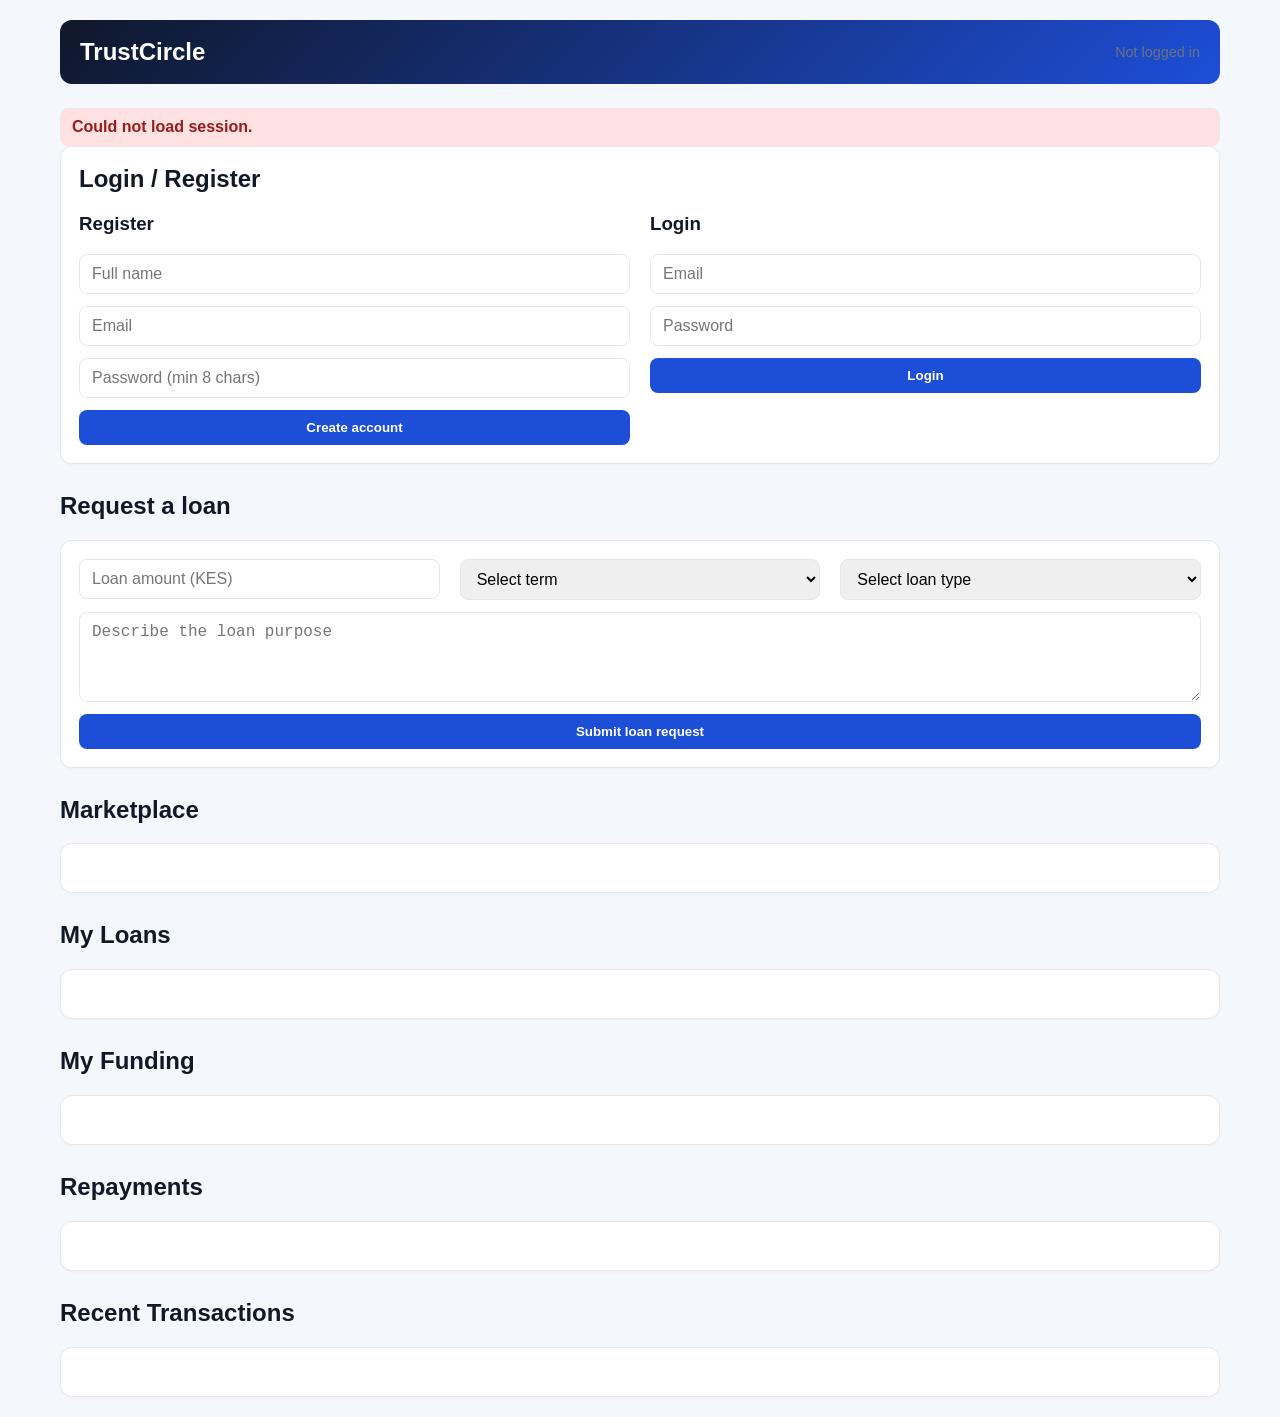
==== templates/index.html @ d84c7f35 "Initial commit" ====
<!DOCTYPE html>
<html lang="en">
  <head>
    <meta charset="UTF-8" />
    <meta name="viewport" content="width=device-width, initial-scale=1.0" />
    <title>TrustCircle</title>
    <style>
      :root {
        --bg: #f4f7fb;
        --card: #ffffff;
        --primary: #1d4ed8;
        --primary-soft: #dbeafe;
        --success: #16a34a;
        --danger: #dc2626;
        --warning: #f59e0b;
        --text: #111827;
        --muted: #6b7280;
        --border: #e5e7eb;
      }

      * {
        box-sizing: border-box;
      }

      body {
        margin: 0;
        font-family: Arial, sans-serif;
        background: var(--bg);
        color: var(--text);
      }

      .container {
        max-width: 1200px;
        margin: 0 auto;
        padding: 20px;
      }

      header {
        background: linear-gradient(135deg, #0f172a, #1d4ed8);
        color: white;
        padding: 18px 20px;
        border-radius: 12px;
        margin-bottom: 24px;
      }

      nav {
        display: flex;
        justify-content: space-between;
        align-items: center;
        gap: 16px;
      }

      .brand {
        font-size: 1.5rem;
        font-weight: bold;
      }

      .nav-actions {
        display: flex;
        gap: 12px;
        align-items: center;
      }

      .btn {
        padding: 10px 14px;
        border: none;
        border-radius: 8px;
        cursor: pointer;
        font-weight: 600;
        transition: 0.2s ease;
      }

      .btn:hover {
        opacity: 0.96;
      }

      .btn-primary {
        background: var(--primary);
        color: white;
      }

      .btn-success {
        background: var(--success);
        color: white;
      }

      .btn-danger {
        background: var(--danger);
        color: white;
      }

      .btn-secondary {
        background: #e5e7eb;
        color: var(--text);
      }

      .grid {
        display: grid;
        grid-template-columns: repeat(auto-fit, minmax(280px, 1fr));
        gap: 20px;
      }

      .card {
        background: var(--card);
        border: 1px solid var(--border);
        border-radius: 12px;
        padding: 18px;
        box-shadow: 0 1px 3px rgba(0, 0, 0, 0.04);
      }

      h2,
      h3 {
        margin-top: 0;
      }

      .auth-grid {
        display: grid;
        grid-template-columns: repeat(auto-fit, minmax(280px, 1fr));
        gap: 20px;
      }

      form {
        display: flex;
        flex-direction: column;
        gap: 12px;
      }

      input,
      select,
      textarea {
        width: 100%;
        padding: 10px 12px;
        border: 1px solid var(--border);
        border-radius: 8px;
        font-size: 1rem;
      }

      textarea {
        min-height: 90px;
        resize: vertical;
      }

      .meta {
        color: var(--muted);
        font-size: 0.9rem;
      }

      .status {
        margin-top: 12px;
        border-radius: 8px;
        padding: 10px 12px;
        display: none;
        font-weight: 600;
      }

      .status.success {
        background: #dcfce7;
        color: #166534;
        display: block;
      }

      .status.error {
        background: #fee2e2;
        color: #991b1b;
        display: block;
      }

      .wallet-box {
        background: linear-gradient(135deg, #eff6ff, #e0f2fe);
        border: 1px solid #bfdbfe;
        border-radius: 12px;
        padding: 18px;
      }

      .balance {
        font-size: 2rem;
        margin: 10px 0;
        font-weight: bold;
      }

      .loan-list,
      .funding-list,
      .repayment-list,
      .transaction-list {
        display: flex;
        flex-direction: column;
        gap: 12px;
        margin-top: 12px;
      }

      .loan-item,
      .funding-item,
      .repayment-item,
      .transaction-item {
        border: 1px solid var(--border);
        background: #fff;
        border-radius: 10px;
        padding: 12px;
      }

      .row {
        display: flex;
        justify-content: space-between;
        align-items: center;
        gap: 10px;
        flex-wrap: wrap;
      }

      .badge {
        display: inline-flex;
        align-items: center;
        padding: 4px 8px;
        border-radius: 999px;
        font-size: 0.75rem;
        font-weight: bold;
        background: #e0f2fe;
        color: #075985;
      }

      .badge.pending,
      .badge.funding {
        background: #fef3c7;
        color: #92400e;
      }

      .badge.funded,
      .badge.disbursed {
        background: #dcfce7;
        color: #166534;
      }

      .badge.overdue {
        background: #fee2e2;
        color: #991b1b;
      }

      .badge.paid,
      .badge.completed {
        background: #e0e7ff;
        color: #3730a3;
      }

      .section {
        margin-top: 28px;
      }

      .hidden {
        display: none !important;
      }
    </style>
  </head>
  <body>
    <div class="container">
      <header>
        <nav>
          <div class="brand">TrustCircle</div>
          <div class="nav-actions">
            <span id="userInfo" class="meta">Not logged in</span>
            <button id="logoutBtn" class="btn btn-secondary hidden">Logout</button>
          </div>
        </nav>
      </header>

      <div id="messageBox" class="status"></div>

      <section class="auth-grid">
        <div id="authCard" class="card">
          <h2>Login / Register</h2>
          <div class="grid">
            <div>
              <h3>Register</h3>
              <form id="registerForm">
                <input name="full_name" placeholder="Full name" required />
                <input name="email" type="email" placeholder="Email" required />
                <input name="password" type="password" placeholder="Password (min 8 chars)" required />
                <button class="btn btn-primary" type="submit">Create account</button>
              </form>
            </div>

            <div>
              <h3>Login</h3>
              <form id="loginForm">
                <input name="email" type="email" placeholder="Email" required />
                <input name="password" type="password" placeholder="Password" required />
                <button class="btn btn-primary" type="submit">Login</button>
              </form>
            </div>
          </div>
        </div>

        <div id="dashboardCard" class="card hidden">
          <h2>Wallet</h2>
          <div class="wallet-box">
            <div class="meta">Available balance</div>
            <div id="walletBalance" class="balance">KES 0</div>
            <div class="row">
              <form id="depositForm" style="display: inline-flex; flex-direction: row; gap: 8px;">
                <input id="depositAmount" type="number" min="1" step="0.01" placeholder="KES amount" required />
                <button class="btn btn-success" type="submit">Deposit</button>
              </form>
              <form id="withdrawForm" style="display: inline-flex; flex-direction: row; gap: 8px;">
                <input id="withdrawAmount" type="number" min="1" step="0.01" placeholder="KES amount" required />
                <button class="btn btn-danger" type="submit">Withdraw</button>
              </form>
            </div>
          </div>
        </div>
      </section>

      <section class="section">
        <h2>Request a loan</h2>
        <div class="card">
          <form id="loanForm">
            <div class="grid">
              <div>
                <input name="amount" type="number" min="1000" max="100000" step="100" placeholder="Loan amount (KES)" required />
              </div>
              <div>
                <select name="term" required>
                  <option value="">Select term</option>
                  <option value="1">1 month</option>
                  <option value="2">2 months</option>
                  <option value="3">3 months</option>
                  <option value="6">6 months</option>
                </select>
              </div>
              <div>
                <select name="type" required>
                  <option value="">Select loan type</option>
                  <option value="Personal">Personal</option>
                  <option value="Business">Business</option>
                  <option value="School fees">School fees</option>
                  <option value="Emergency">Emergency</option>
                </select>
              </div>
            </div>
            <textarea name="description" placeholder="Describe the loan purpose"></textarea>
            <button class="btn btn-primary" type="submit">Submit loan request</button>
          </form>
        </div>
      </section>

      <section class="section">
        <h2>Marketplace</h2>
        <div class="card">
          <div id="loanList" class="loan-list"></div>
        </div>
      </section>

      <section class="section">
        <h2>My Loans</h2>
        <div class="card">
          <div id="myLoansList" class="loan-list"></div>
        </div>
      </section>

      <section class="section">
        <h2>My Funding</h2>
        <div class="card">
          <div id="myFundingList" class="funding-list"></div>
        </div>
      </section>

      <section class="section">
        <h2>Repayments</h2>
        <div class="card">
          <div id="repaymentList" class="repayment-list"></div>
        </div>
      </section>

      <section class="section">
        <h2>Recent Transactions</h2>
        <div class="card">
          <div id="transactionList" class="transaction-list"></div>
        </div>
      </section>
    </div>

    <script>
      const appState = {
        isLoggedIn: false,
        user: null
      };

      const messageBox = document.getElementById("messageBox");
      const authCard = document.getElementById("authCard");
      const dashboardCard = document.getElementById("dashboardCard");
      const userInfo = document.getElementById("userInfo");
      const logoutBtn = document.getElementById("logoutBtn");

      function showMessage(msg, type = "success") {
        messageBox.textContent = msg;
        messageBox.className = `status ${type}`;
      }

      async function fetchJson(url, options = {}) {
        const response = await fetch(url, {
          headers: {
            "Content-Type": "application/json"
          },
          ...options
        });

        const contentType = response.headers.get("Content-Type") || "";
        let data = {};
        if (contentType.includes("application/json")) {
          data = await response.json();
        } else {
          data = { message: await response.text() };
        }

        if (!response.ok) {
          throw new Error(data.error || data.message || "Request failed");
        }

        return data;
      }

      function formatCurrency(value) {
        const num = Number(value || 0);
        return `KES ${num.toLocaleString(undefined, { maximumFractionDigits: 2 })}`;
      }

      function renderWallet(balance) {
        const walletBalance = document.getElementById("walletBalance");
        walletBalance.textContent = formatCurrency(balance);
      }

      function renderUserState() {
        const isLoggedIn = appState.isLoggedIn && !!appState.user;

        userInfo.textContent = isLoggedIn
          ? `${appState.user.full_name} (${appState.user.trust_score})`
          : "Not logged in";

        authCard.classList.toggle("hidden", isLoggedIn);
        dashboardCard.classList.toggle("hidden", !isLoggedIn);
        logoutBtn.classList.toggle("hidden", !isLoggedIn);
      }

      async function checkLogin() {
        try {
          const data = await fetchJson("/api/me");
          appState.isLoggedIn = !!data.logged_in;
          appState.user = data.user || null;
          renderUserState();
          if (appState.isLoggedIn) {
            await Promise.all([
              loadWallet(),
              loadLoans(),
              loadMyLoans(),
              loadMyFunding(),
              loadRepayments(),
              loadTransactions()
            ]);
          } else {
            document.getElementById("loanList").innerHTML = "";
            document.getElementById("myLoansList").innerHTML = "";
            document.getElementById("myFundingList").innerHTML = "";
            document.getElementById("repaymentList").innerHTML = "";
            document.getElementById("transactionList").innerHTML = "";
          }
        } catch (error) {
          showMessage("Could not load session.", "error");
        }
      }

      async function loadWallet() {
        const data = await fetchJson("/api/wallet");
        renderWallet(data.balance);
      }

      async function loadLoans() {
        const data = await fetchJson("/api/loans");
        const container = document.getElementById("loanList");

        if (!data.length) {
          container.innerHTML = "<div class='meta'>No loans available.</div>";
          return;
        }

        container.innerHTML = data
          .map((loan) => {
            const isOwner = appState.user && appState.user.id === loan.borrower_id;
            const canFund = !isOwner && appState.isLoggedIn && loan.status !== "completed" && loan.status !== "defaulted";

            return `
              <div class="loan-item">
                <div class="row">
                  <div>
                    <strong>${loan.loan_type}</strong>
                    <div class="meta">${loan.borrower_name || "Unknown"} · ${loan.term_months} months</div>
                  </div>
                  <span class="badge ${loan.status || "funding"}">${loan.status || "funding"}</span>
                </div>

                <div class="row" style="margin-top: 10px;">
                  <div>Amount: <strong>${formatCurrency(loan.amount)}</strong></div>
                  <div>Funded: <strong>${formatCurrency(loan.funded_amount)}</strong></div>
                </div>

                <div class="row">
                  <div>Remaining: <strong>${formatCurrency(Math.max(0, Number(loan.amount) - Number(loan.funded_amount)))}</strong></div>
                  <div>Trust score: <strong>${loan.trust_score || 0}</strong></div>
                </div>

                <div style="margin-top: 12px;">
                  ${canFund
                    ? `<div class="row">
                        <input id="fund-${loan.id}" type="number" min="100" step="100" placeholder="Amt to fund" />
                        <button class="btn btn-primary" onclick="fundLoan(${loan.id})">Fund</button>
                      </div>`
                    : `<div class="meta">${isOwner ? "This is your loan request." : "Funding unavailable"}</div>`}
                </div>
              </div>
            `;
          })
          .join("");
      }

      async function loadMyLoans() {
        const data = await fetchJson("/api/my-loans");
        const container = document.getElementById("myLoansList");

        if (!data.loans || !data.loans.length) {
          container.innerHTML = "<div class='meta'>You have no loan requests.</div>";
          return;
        }

        container.innerHTML = data.loans
          .map((loan) => `
            <div class="loan-item">
              <div class="row">
                <div>
                  <strong>${loan.loan_type}</strong>
                  <div class="meta">${loan.description || "No description"}</div>
                </div>
                <span class="badge ${loan.status || "funding"}">${loan.status || "funding"}</span>
              </div>

              <div class="row" style="margin-top: 10px;">
                <div>Requested: <strong>${formatCurrency(loan.amount)}</strong></div>
                <div>Funded: <strong>${formatCurrency(loan.funded_amount)}</strong></div>
              </div>

              <div class="row">
                <div>Remaining: <strong>${formatCurrency(loan.remaining)}</strong></div>
                <div>Funding: <strong>${loan.funding_percent}%</strong></div>
              </div>
            </div>
          `)
          .join("");
      }

      async function loadMyFunding() {
        const data = await fetchJson("/api/my-funding");
        const container = document.getElementById("myFundingList");

        if (!data.funding || !data.funding.length) {
          container.innerHTML = "<div class='meta'>You have not funded any loans yet.</div>";
          return;
        }

        container.innerHTML = data.funding
          .map((item) => `
            <div class="funding-item">
              <div class="row">
                <div>
                  <strong>${item.borrower_name}</strong>
                  <div class="meta">${item.loan_type}</div>
                </div>
                <span class="badge ${item.status || "funding"}">${item.status || "funding"}</span>
              </div>
              <div class="row" style="margin-top: 10px;">
                <div>Contribution: <strong>${formatCurrency(item.contribution)}</strong></div>
                <div>Expected profit: <strong>${formatCurrency(item.expected_profit)}</strong></div>
              </div>
              <div class="row">
                <div>Expected back: <strong>${formatCurrency(item.expected_back)}</strong></div>
                <div>Return rate: <strong>${item.return_rate * 100}%</strong></div>
              </div>
            </div>
          `)
          .join("");
      }

      async function loadRepayments() {
        const data = await fetchJson("/api/repayments");
        const container = document.getElementById("repaymentList");

        if (!data || !data.length) {
          container.innerHTML = "<div class='meta'>No repayments due.</div>";
          return;
        }

        container.innerHTML = data
          .map((item) => `
            <div class="repayment-item">
              <div class="row">
                <div>
                  <strong>Loan #${item.loan_id}</strong>
                  <div class="meta">${item.due_date}</div>
                </div>
                <span class="badge ${item.status || "pending"}">${item.status || "pending"}</span>
              </div>
              <div class="row" style="margin-top: 10px;">
                <div>Amount: <strong>${formatCurrency(item.amount)}</strong></div>
                <div>
                  ${item.status === "paid"
                    ? ""
                    : `<button class="btn btn-primary" onclick="payRepayment(${item.id})">Pay now</button>`}
                </div>
              </div>
            </div>
          `)
          .join("");
      }

      async function loadTransactions() {
        const data = await fetchJson("/api/transactions");
        const container = document.getElementById("transactionList");

        if (!data || !data.length) {
          container.innerHTML = "<div class='meta'>No recent transactions.</div>";
          return;
        }

        container.innerHTML = data
          .map((item) => `
            <div class="transaction-item">
              <div class="row">
                <div>
                  <strong>${item.transaction_type}</strong>
                  <div class="meta">${new Date(item.created_at).toLocaleString()}</div>
                </div>
                <div>${formatCurrency(item.amount)}</div>
              </div>
            </div>
          `)
          .join("");
      }

      async function handleRegister(event) {
        event.preventDefault();
        const form = event.currentTarget;
        const payload = Object.fromEntries(new FormData(form).entries());

        try {
          await fetchJson("/api/register", {
            method: "POST",
            body: JSON.stringify(payload)
          });
          showMessage("Registration successful!", "success");
          form.reset();
          await checkLogin();
        } catch (error) {
          showMessage(error.message, "error");
        }
      }

      async function handleLogin(event) {
        event.preventDefault();
        const form = event.currentTarget;
        const payload = Object.fromEntries(new FormData(form).entries());

        try {
          await fetchJson("/api/login", {
            method: "POST",
            body: JSON.stringify(payload)
          });
          showMessage("Login successful!", "success");
          await checkLogin();
        } catch (error) {
          showMessage(error.message, "error");
        }
      }

      async function handleLogout() {
        try {
          await fetchJson("/api/logout", {
            method: "POST"
          });
          appState.user = null;
          appState.isLoggedIn = false;
          renderUserState();
          showMessage("You have been logged out.", "success");
          await checkLogin();
        } catch (error) {
          showMessage(error.message, "error");
        }
      }

      async function handleLoanSubmit(event) {
        event.preventDefault();
        const form = event.currentTarget;
        const payload = Object.fromEntries(new FormData(form).entries());

        try {
          await fetchJson("/api/loans", {
            method: "POST",
            body: JSON.stringify({
              amount: payload.amount,
              term: Number(payload.term),
              type: payload.type,
              description: payload.description
            })
          });
          showMessage("Loan created successfully.", "success");
          form.reset();
          await checkLogin();
        } catch (error) {
          showMessage(error.message, "error");
        }
      }

      async function fundLoan(loanId) {
        const input = document.getElementById(`fund-${loanId}`);
        const amount = Number(input.value);

        if (!amount || amount < 100) {
          showMessage("Enter a valid funding amount of at least KES 100.", "error");
          return;
        }

        try {
          await fetchJson(`/api/loans/${loanId}/fund`, {
            method: "POST",
            body: JSON.stringify({ amount })
          });
          showMessage("Funding successful.", "success");
          await checkLogin();
        } catch (error) {
          showMessage(error.message, "error");
        }
      }

      async function payRepayment(repId) {
        try {
          await fetchJson(`/api/repayments/${repId}/pay`, {
            method: "POST"
          });
          showMessage("Repayment successful.", "success");
          await checkLogin();
        } catch (error) {
          showMessage(error.message, "error");
        }
      }

      async function handleDeposit(event) {
        event.preventDefault();
        const amount = Number(document.getElementById("depositAmount").value);

        if (!amount || amount <= 0) {
          showMessage("Enter a valid deposit amount.", "error");
          return;
        }

        try {
          await fetchJson("/api/wallet/deposit", {
            method: "POST",
            body: JSON.stringify({ amount })
          });
          showMessage("Deposit successful.", "success");
          await checkLogin();
        } catch (error) {
          showMessage(error.message, "error");
        }
      }

      async function handleWithdraw(event) {
        event.preventDefault();
        const amount = Number(document.getElementById("withdrawAmount").value);

        if (!amount || amount <= 0) {
          showMessage("Enter a valid withdrawal amount.", "error");
          return;
        }

        try {
          await fetchJson("/api/wallet/withdraw", {
            method: "POST",
            body: JSON.stringify({ amount })
          });
          showMessage("Withdrawal successful.", "success");
          await checkLogin();
        } catch (error) {
          showMessage(error.message, "error");
        }
      }

      document.getElementById("registerForm").addEventListener("submit", handleRegister);
      document.getElementById("loginForm").addEventListener("submit", handleLogin);
      document.getElementById("loanForm").addEventListener("submit", handleLoanSubmit);
      document.getElementById("depositForm").addEventListener("submit", handleDeposit);
      document.getElementById("withdrawForm").addEventListener("submit", handleWithdraw);
      document.getElementById("logoutBtn").addEventListener("click", handleLogout);

      checkLogin();
    </script>
  </body>
</html>
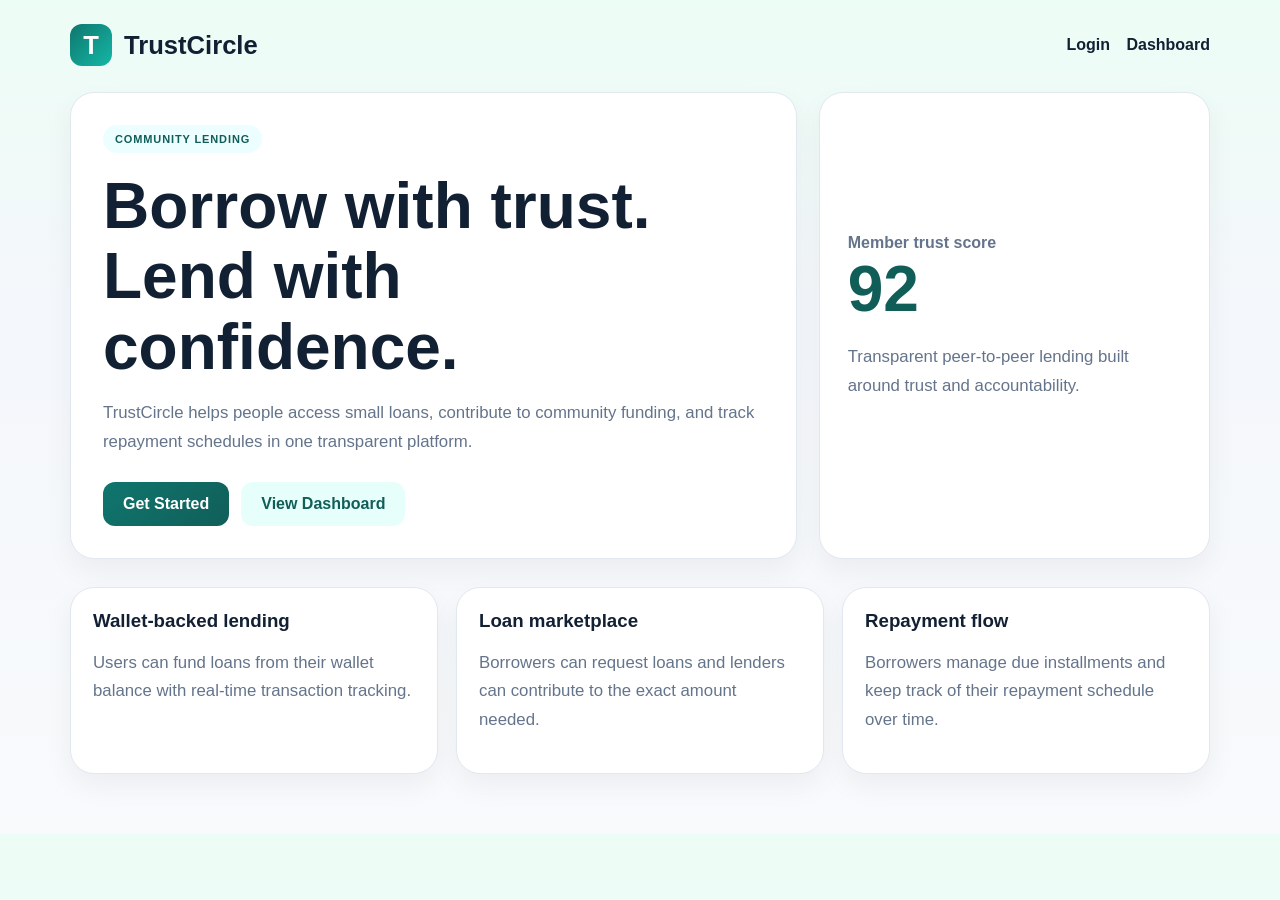
==== commit 6326f5b6: "Split the app into landing, login/register, and dashboard pages while keeping the existing API endpo" ====
--- a/templates/index.html
+++ b/templates/index.html
@@ -1,801 +1,201 @@
-<!DOCTYPE html>
+<!doctype html>
 <html lang="en">
   <head>
-    <meta charset="UTF-8" />
-    <meta name="viewport" content="width=device-width, initial-scale=1.0" />
-    <title>TrustCircle</title>
+    <meta charset="utf-8" />
+    <meta name="viewport" content="width=device-width, initial-scale=1" />
+    <title>TrustCircle | Community lending</title>
     <style>
       :root {
         --bg: #f4f7fb;
         --card: #ffffff;
-        --primary: #1d4ed8;
-        --primary-soft: #dbeafe;
+        --primary: #0f766e;
+        --primary-dark: #115e59;
+        --accent: #14b8a6;
+        --text: #122033;
+        --muted: #64748b;
+        --line: #e2e8f0;
         --success: #16a34a;
         --danger: #dc2626;
-        --warning: #f59e0b;
-        --text: #111827;
-        --muted: #6b7280;
-        --border: #e5e7eb;
-      }
-
-      * {
-        box-sizing: border-box;
-      }
-
+      }
+      * { box-sizing: border-box; }
       body {
         margin: 0;
-        font-family: Arial, sans-serif;
-        background: var(--bg);
+        font-family: Arial, Helvetica, sans-serif;
+        background: linear-gradient(180deg, #ecfdf5 0%, #f4f7fb 35%, #f8fafc 100%);
         color: var(--text);
       }
-
       .container {
-        max-width: 1200px;
+        max-width: 1180px;
         margin: 0 auto;
-        padding: 20px;
-      }
-
-      header {
-        background: linear-gradient(135deg, #0f172a, #1d4ed8);
-        color: white;
-        padding: 18px 20px;
-        border-radius: 12px;
-        margin-bottom: 24px;
-      }
-
-      nav {
+        padding: 24px 20px 60px;
+      }
+      .header {
         display: flex;
         justify-content: space-between;
         align-items: center;
-        gap: 16px;
-      }
-
+        margin-bottom: 26px;
+      }
       .brand {
-        font-size: 1.5rem;
-        font-weight: bold;
-      }
-
-      .nav-actions {
-        display: flex;
+        display: inline-flex;
+        align-items: center;
         gap: 12px;
-        align-items: center;
-      }
-
-      .btn {
-        padding: 10px 14px;
-        border: none;
-        border-radius: 8px;
-        cursor: pointer;
+        font-size: 1.6rem;
+        font-weight: 700;
+      }
+      .brand-mark {
+        width: 42px;
+        height: 42px;
+        border-radius: 12px;
+        background: linear-gradient(135deg, var(--primary), var(--accent));
+        display: grid;
+        place-items: center;
+        color: white;
+        font-weight: 700;
+      }
+      .nav a {
+        color: var(--text);
+        text-decoration: none;
         font-weight: 600;
-        transition: 0.2s ease;
-      }
-
-      .btn:hover {
-        opacity: 0.96;
-      }
-
-      .btn-primary {
-        background: var(--primary);
-        color: white;
-      }
-
-      .btn-success {
-        background: var(--success);
-        color: white;
-      }
-
-      .btn-danger {
-        background: var(--danger);
-        color: white;
-      }
-
-      .btn-secondary {
-        background: #e5e7eb;
-        color: var(--text);
-      }
-
-      .grid {
+        margin-left: 12px;
+      }
+      .hero {
         display: grid;
-        grid-template-columns: repeat(auto-fit, minmax(280px, 1fr));
-        gap: 20px;
-      }
-
+        grid-template-columns: 1.3fr 0.7fr;
+        gap: 22px;
+        align-items: stretch;
+      }
       .card {
         background: var(--card);
-        border: 1px solid var(--border);
+        border: 1px solid var(--line);
+        border-radius: 24px;
+        box-shadow: 0 12px 28px rgba(15, 23, 42, 0.05);
+      }
+      .hero-copy {
+        padding: 32px;
+      }
+      .eyebrow {
+        display: inline-block;
+        background: #ecfeff;
+        color: var(--primary-dark);
+        padding: 8px 12px;
+        border-radius: 999px;
+        font-weight: 700;
+        font-size: 11px;
+        letter-spacing: 0.08em;
+        text-transform: uppercase;
+      }
+      h1 {
+        margin: 18px 0 12px;
+        font-size: clamp(2.3rem, 5vw, 4rem);
+        line-height: 1.1;
+      }
+      p {
+        color: var(--muted);
+        line-height: 1.7;
+        font-size: 1.05rem;
+      }
+      .actions {
+        margin-top: 26px;
+        display: flex;
+        flex-wrap: wrap;
+        gap: 12px;
+      }
+      .btn {
+        display: inline-block;
+        border: none;
         border-radius: 12px;
-        padding: 18px;
-        box-shadow: 0 1px 3px rgba(0, 0, 0, 0.04);
-      }
-
-      h2,
-      h3 {
-        margin-top: 0;
-      }
-
-      .auth-grid {
-        display: grid;
-        grid-template-columns: repeat(auto-fit, minmax(280px, 1fr));
-        gap: 20px;
-      }
-
-      form {
+        padding: 13px 20px;
+        font-weight: 700;
+        text-decoration: none;
+        cursor: pointer;
+        transition: 0.2s ease all;
+      }
+      .btn:hover { transform: translateY(-1px); }
+      .btn-primary {
+        background: linear-gradient(135deg, var(--primary), var(--primary-dark));
+        color: white;
+      }
+      .btn-secondary {
+        background: #e6fffb;
+        color: var(--primary-dark);
+      }
+      .stats-card {
+        padding: 24px 28px;
         display: flex;
         flex-direction: column;
-        gap: 12px;
-      }
-
-      input,
-      select,
-      textarea {
-        width: 100%;
-        padding: 10px 12px;
-        border: 1px solid var(--border);
-        border-radius: 8px;
-        font-size: 1rem;
-      }
-
-      textarea {
-        min-height: 90px;
-        resize: vertical;
-      }
-
-      .meta {
-        color: var(--muted);
-        font-size: 0.9rem;
-      }
-
-      .status {
-        margin-top: 12px;
-        border-radius: 8px;
-        padding: 10px 12px;
-        display: none;
-        font-weight: 600;
-      }
-
-      .status.success {
-        background: #dcfce7;
-        color: #166534;
-        display: block;
-      }
-
-      .status.error {
-        background: #fee2e2;
-        color: #991b1b;
-        display: block;
-      }
-
-      .wallet-box {
-        background: linear-gradient(135deg, #eff6ff, #e0f2fe);
-        border: 1px solid #bfdbfe;
-        border-radius: 12px;
-        padding: 18px;
-      }
-
-      .balance {
-        font-size: 2rem;
-        margin: 10px 0;
-        font-weight: bold;
-      }
-
-      .loan-list,
-      .funding-list,
-      .repayment-list,
-      .transaction-list {
-        display: flex;
-        flex-direction: column;
-        gap: 12px;
-        margin-top: 12px;
-      }
-
-      .loan-item,
-      .funding-item,
-      .repayment-item,
-      .transaction-item {
-        border: 1px solid var(--border);
-        background: #fff;
-        border-radius: 10px;
-        padding: 12px;
-      }
-
-      .row {
-        display: flex;
-        justify-content: space-between;
-        align-items: center;
-        gap: 10px;
-        flex-wrap: wrap;
-      }
-
-      .badge {
-        display: inline-flex;
-        align-items: center;
-        padding: 4px 8px;
-        border-radius: 999px;
-        font-size: 0.75rem;
-        font-weight: bold;
-        background: #e0f2fe;
-        color: #075985;
-      }
-
-      .badge.pending,
-      .badge.funding {
-        background: #fef3c7;
-        color: #92400e;
-      }
-
-      .badge.funded,
-      .badge.disbursed {
-        background: #dcfce7;
-        color: #166534;
-      }
-
-      .badge.overdue {
-        background: #fee2e2;
-        color: #991b1b;
-      }
-
-      .badge.paid,
-      .badge.completed {
-        background: #e0e7ff;
-        color: #3730a3;
-      }
-
-      .section {
+        justify-content: center;
+      }
+      .score {
+        font-size: 4rem;
+        font-weight: 800;
+        color: var(--primary-dark);
+      }
+      .grid {
         margin-top: 28px;
-      }
-
-      .hidden {
-        display: none !important;
+        display: grid;
+        grid-template-columns: repeat(3, minmax(0, 1fr));
+        gap: 18px;
+      }
+      .feature {
+        padding: 22px;
+      }
+      .feature h3 {
+        margin: 0 0 10px;
+      }
+      @media (max-width: 820px) {
+        .hero, .grid { grid-template-columns: 1fr; }
+        .header { flex-direction: column; align-items: flex-start; }
       }
     </style>
   </head>
   <body>
     <div class="container">
-      <header>
-        <nav>
-          <div class="brand">TrustCircle</div>
-          <div class="nav-actions">
-            <span id="userInfo" class="meta">Not logged in</span>
-            <button id="logoutBtn" class="btn btn-secondary hidden">Logout</button>
-          </div>
+      <header class="header">
+        <div class="brand">
+          <div class="brand-mark">T</div>
+          <span>TrustCircle</span>
+        </div>
+        <nav class="nav">
+          <a href="/login">Login</a>
+          <a href="/dashboard">Dashboard</a>
         </nav>
       </header>
 
-      <div id="messageBox" class="status"></div>
+      <section class="hero">
+        <div class="card hero-copy">
+          <span class="eyebrow">Community lending</span>
+          <h1>Borrow with trust. Lend with confidence.</h1>
+          <p>
+            TrustCircle helps people access small loans, contribute to community funding,
+            and track repayment schedules in one transparent platform.
+          </p>
+          <div class="actions">
+            <a class="btn btn-primary" href="/login">Get Started</a>
+            <a class="btn btn-secondary" href="/dashboard">View Dashboard</a>
+          </div>
+        </div>
 
-      <section class="auth-grid">
-        <div id="authCard" class="card">
-          <h2>Login / Register</h2>
-          <div class="grid">
-            <div>
-              <h3>Register</h3>
-              <form id="registerForm">
-                <input name="full_name" placeholder="Full name" required />
-                <input name="email" type="email" placeholder="Email" required />
-                <input name="password" type="password" placeholder="Password (min 8 chars)" required />
-                <button class="btn btn-primary" type="submit">Create account</button>
-              </form>
-            </div>
-
-            <div>
-              <h3>Login</h3>
-              <form id="loginForm">
-                <input name="email" type="email" placeholder="Email" required />
-                <input name="password" type="password" placeholder="Password" required />
-                <button class="btn btn-primary" type="submit">Login</button>
-              </form>
-            </div>
-          </div>
-        </div>
-
-        <div id="dashboardCard" class="card hidden">
-          <h2>Wallet</h2>
-          <div class="wallet-box">
-            <div class="meta">Available balance</div>
-            <div id="walletBalance" class="balance">KES 0</div>
-            <div class="row">
-              <form id="depositForm" style="display: inline-flex; flex-direction: row; gap: 8px;">
-                <input id="depositAmount" type="number" min="1" step="0.01" placeholder="KES amount" required />
-                <button class="btn btn-success" type="submit">Deposit</button>
-              </form>
-              <form id="withdrawForm" style="display: inline-flex; flex-direction: row; gap: 8px;">
-                <input id="withdrawAmount" type="number" min="1" step="0.01" placeholder="KES amount" required />
-                <button class="btn btn-danger" type="submit">Withdraw</button>
-              </form>
-            </div>
-          </div>
+        <div class="card stats-card">
+          <div style="color: var(--muted); font-weight: 700;">Member trust score</div>
+          <div class="score">92</div>
+          <p>Transparent peer-to-peer lending built around trust and accountability.</p>
         </div>
       </section>
 
-      <section class="section">
-        <h2>Request a loan</h2>
-        <div class="card">
-          <form id="loanForm">
-            <div class="grid">
-              <div>
-                <input name="amount" type="number" min="1000" max="100000" step="100" placeholder="Loan amount (KES)" required />
-              </div>
-              <div>
-                <select name="term" required>
-                  <option value="">Select term</option>
-                  <option value="1">1 month</option>
-                  <option value="2">2 months</option>
-                  <option value="3">3 months</option>
-                  <option value="6">6 months</option>
-                </select>
-              </div>
-              <div>
-                <select name="type" required>
-                  <option value="">Select loan type</option>
-                  <option value="Personal">Personal</option>
-                  <option value="Business">Business</option>
-                  <option value="School fees">School fees</option>
-                  <option value="Emergency">Emergency</option>
-                </select>
-              </div>
-            </div>
-            <textarea name="description" placeholder="Describe the loan purpose"></textarea>
-            <button class="btn btn-primary" type="submit">Submit loan request</button>
-          </form>
-        </div>
-      </section>
-
-      <section class="section">
-        <h2>Marketplace</h2>
-        <div class="card">
-          <div id="loanList" class="loan-list"></div>
-        </div>
-      </section>
-
-      <section class="section">
-        <h2>My Loans</h2>
-        <div class="card">
-          <div id="myLoansList" class="loan-list"></div>
-        </div>
-      </section>
-
-      <section class="section">
-        <h2>My Funding</h2>
-        <div class="card">
-          <div id="myFundingList" class="funding-list"></div>
-        </div>
-      </section>
-
-      <section class="section">
-        <h2>Repayments</h2>
-        <div class="card">
-          <div id="repaymentList" class="repayment-list"></div>
-        </div>
-      </section>
-
-      <section class="section">
-        <h2>Recent Transactions</h2>
-        <div class="card">
-          <div id="transactionList" class="transaction-list"></div>
+      <section class="grid">
+        <div class="card feature">
+          <h3>Wallet-backed lending</h3>
+          <p>Users can fund loans from their wallet balance with real-time transaction tracking.</p>
+        </div>
+        <div class="card feature">
+          <h3>Loan marketplace</h3>
+          <p>Borrowers can request loans and lenders can contribute to the exact amount needed.</p>
+        </div>
+        <div class="card feature">
+          <h3>Repayment flow</h3>
+          <p>Borrowers manage due installments and keep track of their repayment schedule over time.</p>
         </div>
       </section>
     </div>
-
-    <script>
-      const appState = {
-        isLoggedIn: false,
-        user: null
-      };
-
-      const messageBox = document.getElementById("messageBox");
-      const authCard = document.getElementById("authCard");
-      const dashboardCard = document.getElementById("dashboardCard");
-      const userInfo = document.getElementById("userInfo");
-      const logoutBtn = document.getElementById("logoutBtn");
-
-      function showMessage(msg, type = "success") {
-        messageBox.textContent = msg;
-        messageBox.className = `status ${type}`;
-      }
-
-      async function fetchJson(url, options = {}) {
-        const response = await fetch(url, {
-          headers: {
-            "Content-Type": "application/json"
-          },
-          ...options
-        });
-
-        const contentType = response.headers.get("Content-Type") || "";
-        let data = {};
-        if (contentType.includes("application/json")) {
-          data = await response.json();
-        } else {
-          data = { message: await response.text() };
-        }
-
-        if (!response.ok) {
-          throw new Error(data.error || data.message || "Request failed");
-        }
-
-        return data;
-      }
-
-      function formatCurrency(value) {
-        const num = Number(value || 0);
-        return `KES ${num.toLocaleString(undefined, { maximumFractionDigits: 2 })}`;
-      }
-
-      function renderWallet(balance) {
-        const walletBalance = document.getElementById("walletBalance");
-        walletBalance.textContent = formatCurrency(balance);
-      }
-
-      function renderUserState() {
-        const isLoggedIn = appState.isLoggedIn && !!appState.user;
-
-        userInfo.textContent = isLoggedIn
-          ? `${appState.user.full_name} (${appState.user.trust_score})`
-          : "Not logged in";
-
-        authCard.classList.toggle("hidden", isLoggedIn);
-        dashboardCard.classList.toggle("hidden", !isLoggedIn);
-        logoutBtn.classList.toggle("hidden", !isLoggedIn);
-      }
-
-      async function checkLogin() {
-        try {
-          const data = await fetchJson("/api/me");
-          appState.isLoggedIn = !!data.logged_in;
-          appState.user = data.user || null;
-          renderUserState();
-          if (appState.isLoggedIn) {
-            await Promise.all([
-              loadWallet(),
-              loadLoans(),
-              loadMyLoans(),
-              loadMyFunding(),
-              loadRepayments(),
-              loadTransactions()
-            ]);
-          } else {
-            document.getElementById("loanList").innerHTML = "";
-            document.getElementById("myLoansList").innerHTML = "";
-            document.getElementById("myFundingList").innerHTML = "";
-            document.getElementById("repaymentList").innerHTML = "";
-            document.getElementById("transactionList").innerHTML = "";
-          }
-        } catch (error) {
-          showMessage("Could not load session.", "error");
-        }
-      }
-
-      async function loadWallet() {
-        const data = await fetchJson("/api/wallet");
-        renderWallet(data.balance);
-      }
-
-      async function loadLoans() {
-        const data = await fetchJson("/api/loans");
-        const container = document.getElementById("loanList");
-
-        if (!data.length) {
-          container.innerHTML = "<div class='meta'>No loans available.</div>";
-          return;
-        }
-
-        container.innerHTML = data
-          .map((loan) => {
-            const isOwner = appState.user && appState.user.id === loan.borrower_id;
-            const canFund = !isOwner && appState.isLoggedIn && loan.status !== "completed" && loan.status !== "defaulted";
-
-            return `
-              <div class="loan-item">
-                <div class="row">
-                  <div>
-                    <strong>${loan.loan_type}</strong>
-                    <div class="meta">${loan.borrower_name || "Unknown"} · ${loan.term_months} months</div>
-                  </div>
-                  <span class="badge ${loan.status || "funding"}">${loan.status || "funding"}</span>
-                </div>
-
-                <div class="row" style="margin-top: 10px;">
-                  <div>Amount: <strong>${formatCurrency(loan.amount)}</strong></div>
-                  <div>Funded: <strong>${formatCurrency(loan.funded_amount)}</strong></div>
-                </div>
-
-                <div class="row">
-                  <div>Remaining: <strong>${formatCurrency(Math.max(0, Number(loan.amount) - Number(loan.funded_amount)))}</strong></div>
-                  <div>Trust score: <strong>${loan.trust_score || 0}</strong></div>
-                </div>
-
-                <div style="margin-top: 12px;">
-                  ${canFund
-                    ? `<div class="row">
-                        <input id="fund-${loan.id}" type="number" min="100" step="100" placeholder="Amt to fund" />
-                        <button class="btn btn-primary" onclick="fundLoan(${loan.id})">Fund</button>
-                      </div>`
-                    : `<div class="meta">${isOwner ? "This is your loan request." : "Funding unavailable"}</div>`}
-                </div>
-              </div>
-            `;
-          })
-          .join("");
-      }
-
-      async function loadMyLoans() {
-        const data = await fetchJson("/api/my-loans");
-        const container = document.getElementById("myLoansList");
-
-        if (!data.loans || !data.loans.length) {
-          container.innerHTML = "<div class='meta'>You have no loan requests.</div>";
-          return;
-        }
-
-        container.innerHTML = data.loans
-          .map((loan) => `
-            <div class="loan-item">
-              <div class="row">
-                <div>
-                  <strong>${loan.loan_type}</strong>
-                  <div class="meta">${loan.description || "No description"}</div>
-                </div>
-                <span class="badge ${loan.status || "funding"}">${loan.status || "funding"}</span>
-              </div>
-
-              <div class="row" style="margin-top: 10px;">
-                <div>Requested: <strong>${formatCurrency(loan.amount)}</strong></div>
-                <div>Funded: <strong>${formatCurrency(loan.funded_amount)}</strong></div>
-              </div>
-
-              <div class="row">
-                <div>Remaining: <strong>${formatCurrency(loan.remaining)}</strong></div>
-                <div>Funding: <strong>${loan.funding_percent}%</strong></div>
-              </div>
-            </div>
-          `)
-          .join("");
-      }
-
-      async function loadMyFunding() {
-        const data = await fetchJson("/api/my-funding");
-        const container = document.getElementById("myFundingList");
-
-        if (!data.funding || !data.funding.length) {
-          container.innerHTML = "<div class='meta'>You have not funded any loans yet.</div>";
-          return;
-        }
-
-        container.innerHTML = data.funding
-          .map((item) => `
-            <div class="funding-item">
-              <div class="row">
-                <div>
-                  <strong>${item.borrower_name}</strong>
-                  <div class="meta">${item.loan_type}</div>
-                </div>
-                <span class="badge ${item.status || "funding"}">${item.status || "funding"}</span>
-              </div>
-              <div class="row" style="margin-top: 10px;">
-                <div>Contribution: <strong>${formatCurrency(item.contribution)}</strong></div>
-                <div>Expected profit: <strong>${formatCurrency(item.expected_profit)}</strong></div>
-              </div>
-              <div class="row">
-                <div>Expected back: <strong>${formatCurrency(item.expected_back)}</strong></div>
-                <div>Return rate: <strong>${item.return_rate * 100}%</strong></div>
-              </div>
-            </div>
-          `)
-          .join("");
-      }
-
-      async function loadRepayments() {
-        const data = await fetchJson("/api/repayments");
-        const container = document.getElementById("repaymentList");
-
-        if (!data || !data.length) {
-          container.innerHTML = "<div class='meta'>No repayments due.</div>";
-          return;
-        }
-
-        container.innerHTML = data
-          .map((item) => `
-            <div class="repayment-item">
-              <div class="row">
-                <div>
-                  <strong>Loan #${item.loan_id}</strong>
-                  <div class="meta">${item.due_date}</div>
-                </div>
-                <span class="badge ${item.status || "pending"}">${item.status || "pending"}</span>
-              </div>
-              <div class="row" style="margin-top: 10px;">
-                <div>Amount: <strong>${formatCurrency(item.amount)}</strong></div>
-                <div>
-                  ${item.status === "paid"
-                    ? ""
-                    : `<button class="btn btn-primary" onclick="payRepayment(${item.id})">Pay now</button>`}
-                </div>
-              </div>
-            </div>
-          `)
-          .join("");
-      }
-
-      async function loadTransactions() {
-        const data = await fetchJson("/api/transactions");
-        const container = document.getElementById("transactionList");
-
-        if (!data || !data.length) {
-          container.innerHTML = "<div class='meta'>No recent transactions.</div>";
-          return;
-        }
-
-        container.innerHTML = data
-          .map((item) => `
-            <div class="transaction-item">
-              <div class="row">
-                <div>
-                  <strong>${item.transaction_type}</strong>
-                  <div class="meta">${new Date(item.created_at).toLocaleString()}</div>
-                </div>
-                <div>${formatCurrency(item.amount)}</div>
-              </div>
-            </div>
-          `)
-          .join("");
-      }
-
-      async function handleRegister(event) {
-        event.preventDefault();
-        const form = event.currentTarget;
-        const payload = Object.fromEntries(new FormData(form).entries());
-
-        try {
-          await fetchJson("/api/register", {
-            method: "POST",
-            body: JSON.stringify(payload)
-          });
-          showMessage("Registration successful!", "success");
-          form.reset();
-          await checkLogin();
-        } catch (error) {
-          showMessage(error.message, "error");
-        }
-      }
-
-      async function handleLogin(event) {
-        event.preventDefault();
-        const form = event.currentTarget;
-        const payload = Object.fromEntries(new FormData(form).entries());
-
-        try {
-          await fetchJson("/api/login", {
-            method: "POST",
-            body: JSON.stringify(payload)
-          });
-          showMessage("Login successful!", "success");
-          await checkLogin();
-        } catch (error) {
-          showMessage(error.message, "error");
-        }
-      }
-
-      async function handleLogout() {
-        try {
-          await fetchJson("/api/logout", {
-            method: "POST"
-          });
-          appState.user = null;
-          appState.isLoggedIn = false;
-          renderUserState();
-          showMessage("You have been logged out.", "success");
-          await checkLogin();
-        } catch (error) {
-          showMessage(error.message, "error");
-        }
-      }
-
-      async function handleLoanSubmit(event) {
-        event.preventDefault();
-        const form = event.currentTarget;
-        const payload = Object.fromEntries(new FormData(form).entries());
-
-        try {
-          await fetchJson("/api/loans", {
-            method: "POST",
-            body: JSON.stringify({
-              amount: payload.amount,
-              term: Number(payload.term),
-              type: payload.type,
-              description: payload.description
-            })
-          });
-          showMessage("Loan created successfully.", "success");
-          form.reset();
-          await checkLogin();
-        } catch (error) {
-          showMessage(error.message, "error");
-        }
-      }
-
-      async function fundLoan(loanId) {
-        const input = document.getElementById(`fund-${loanId}`);
-        const amount = Number(input.value);
-
-        if (!amount || amount < 100) {
-          showMessage("Enter a valid funding amount of at least KES 100.", "error");
-          return;
-        }
-
-        try {
-          await fetchJson(`/api/loans/${loanId}/fund`, {
-            method: "POST",
-            body: JSON.stringify({ amount })
-          });
-          showMessage("Funding successful.", "success");
-          await checkLogin();
-        } catch (error) {
-          showMessage(error.message, "error");
-        }
-      }
-
-      async function payRepayment(repId) {
-        try {
-          await fetchJson(`/api/repayments/${repId}/pay`, {
-            method: "POST"
-          });
-          showMessage("Repayment successful.", "success");
-          await checkLogin();
-        } catch (error) {
-          showMessage(error.message, "error");
-        }
-      }
-
-      async function handleDeposit(event) {
-        event.preventDefault();
-        const amount = Number(document.getElementById("depositAmount").value);
-
-        if (!amount || amount <= 0) {
-          showMessage("Enter a valid deposit amount.", "error");
-          return;
-        }
-
-        try {
-          await fetchJson("/api/wallet/deposit", {
-            method: "POST",
-            body: JSON.stringify({ amount })
-          });
-          showMessage("Deposit successful.", "success");
-          await checkLogin();
-        } catch (error) {
-          showMessage(error.message, "error");
-        }
-      }
-
-      async function handleWithdraw(event) {
-        event.preventDefault();
-        const amount = Number(document.getElementById("withdrawAmount").value);
-
-        if (!amount || amount <= 0) {
-          showMessage("Enter a valid withdrawal amount.", "error");
-          return;
-        }
-
-        try {
-          await fetchJson("/api/wallet/withdraw", {
-            method: "POST",
-            body: JSON.stringify({ amount })
-          });
-          showMessage("Withdrawal successful.", "success");
-          await checkLogin();
-        } catch (error) {
-          showMessage(error.message, "error");
-        }
-      }
-
-      document.getElementById("registerForm").addEventListener("submit", handleRegister);
-      document.getElementById("loginForm").addEventListener("submit", handleLogin);
-      document.getElementById("loanForm").addEventListener("submit", handleLoanSubmit);
-      document.getElementById("depositForm").addEventListener("submit", handleDeposit);
-      document.getElementById("withdrawForm").addEventListener("submit", handleWithdraw);
-      document.getElementById("logoutBtn").addEventListener("click", handleLogout);
-
-      checkLogin();
-    </script>
   </body>
-</html>+</html>
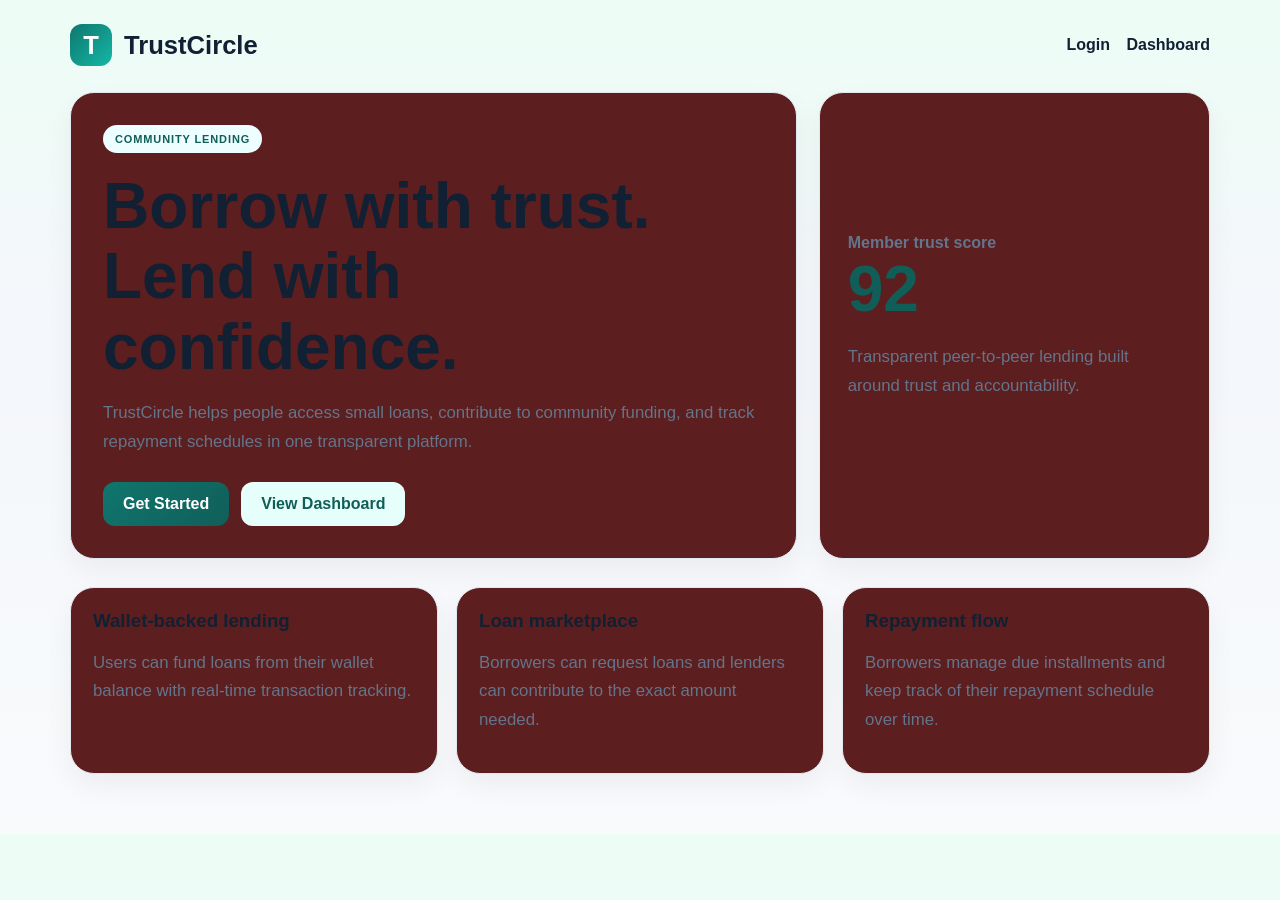
==== commit 00aeac43: "Add MPesa error logging and update frontend" ====
--- a/templates/index.html
+++ b/templates/index.html
@@ -3,11 +3,17 @@
   <head>
     <meta charset="utf-8" />
     <meta name="viewport" content="width=device-width, initial-scale=1" />
+    <meta name="theme-color" content="#0f766e" />
+    <meta name="mobile-web-app-capable" content="yes" />
+    <meta name="apple-mobile-web-app-capable" content="yes" />
+    <meta name="apple-mobile-web-app-status-bar-style" content="default" />
+    <link rel="manifest" href="/static/manifest.json" />
+    <link rel="icon" type="image/svg+xml" href="/static/icon.svg" />
     <title>TrustCircle | Community lending</title>
     <style>
       :root {
         --bg: #f4f7fb;
-        --card: #ffffff;
+        --card: #5c1e1e;
         --primary: #0f766e;
         --primary-dark: #115e59;
         --accent: #14b8a6;
@@ -197,5 +203,15 @@
         </div>
       </section>
     </div>
+
+    <script>
+      if ('serviceWorker' in navigator) {
+        window.addEventListener('load', () => {
+          navigator.serviceWorker.register('/static/sw.js').catch((err) => {
+            console.log('Service worker registration failed:', err);
+          });
+        });
+      }
+    </script>
   </body>
 </html>
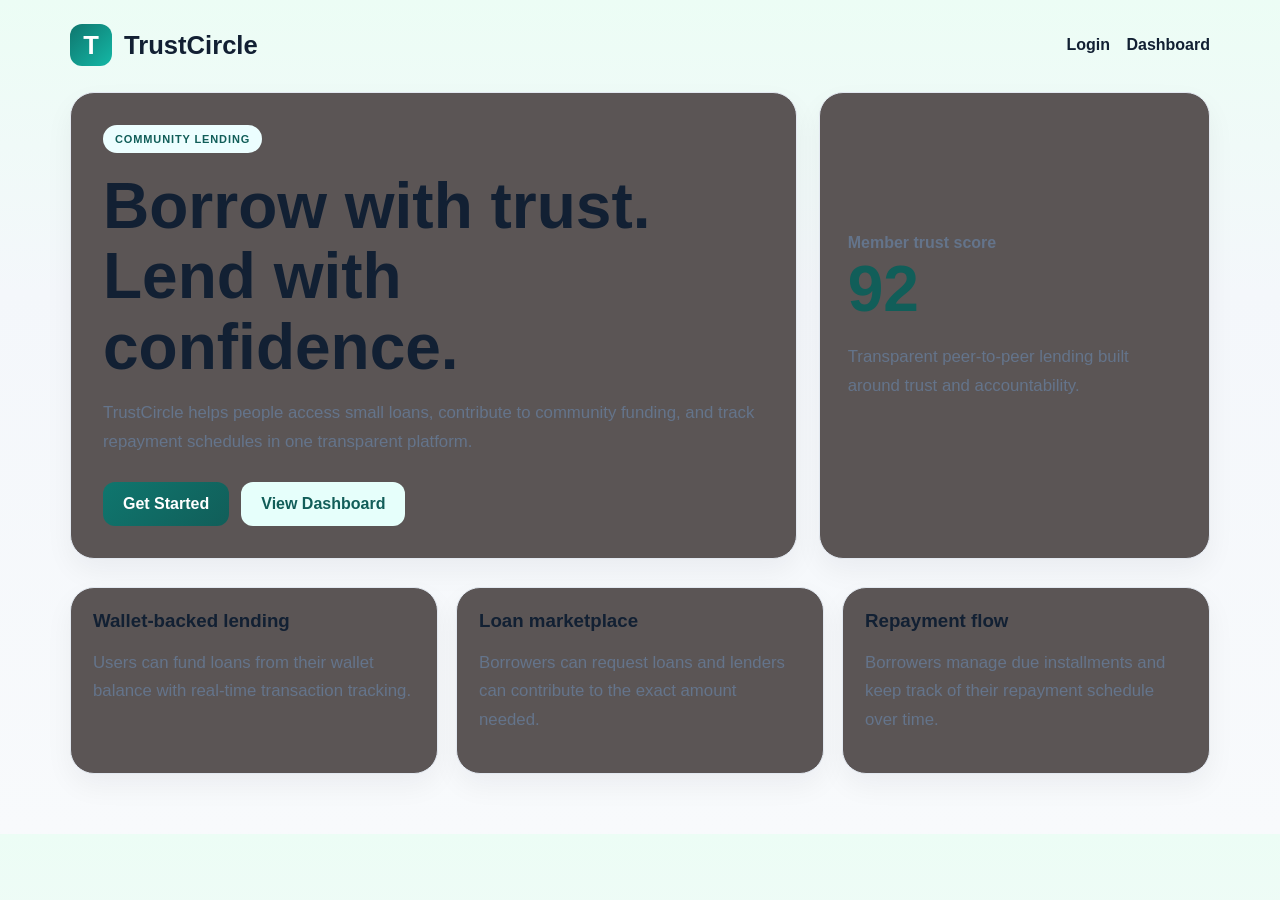
==== commit fad51735: "Add STK response logging" ====
--- a/templates/index.html
+++ b/templates/index.html
@@ -13,7 +13,7 @@
     <style>
       :root {
         --bg: #f4f7fb;
-        --card: #5c1e1e;
+        --card: #5b5555;
         --primary: #0f766e;
         --primary-dark: #115e59;
         --accent: #14b8a6;
